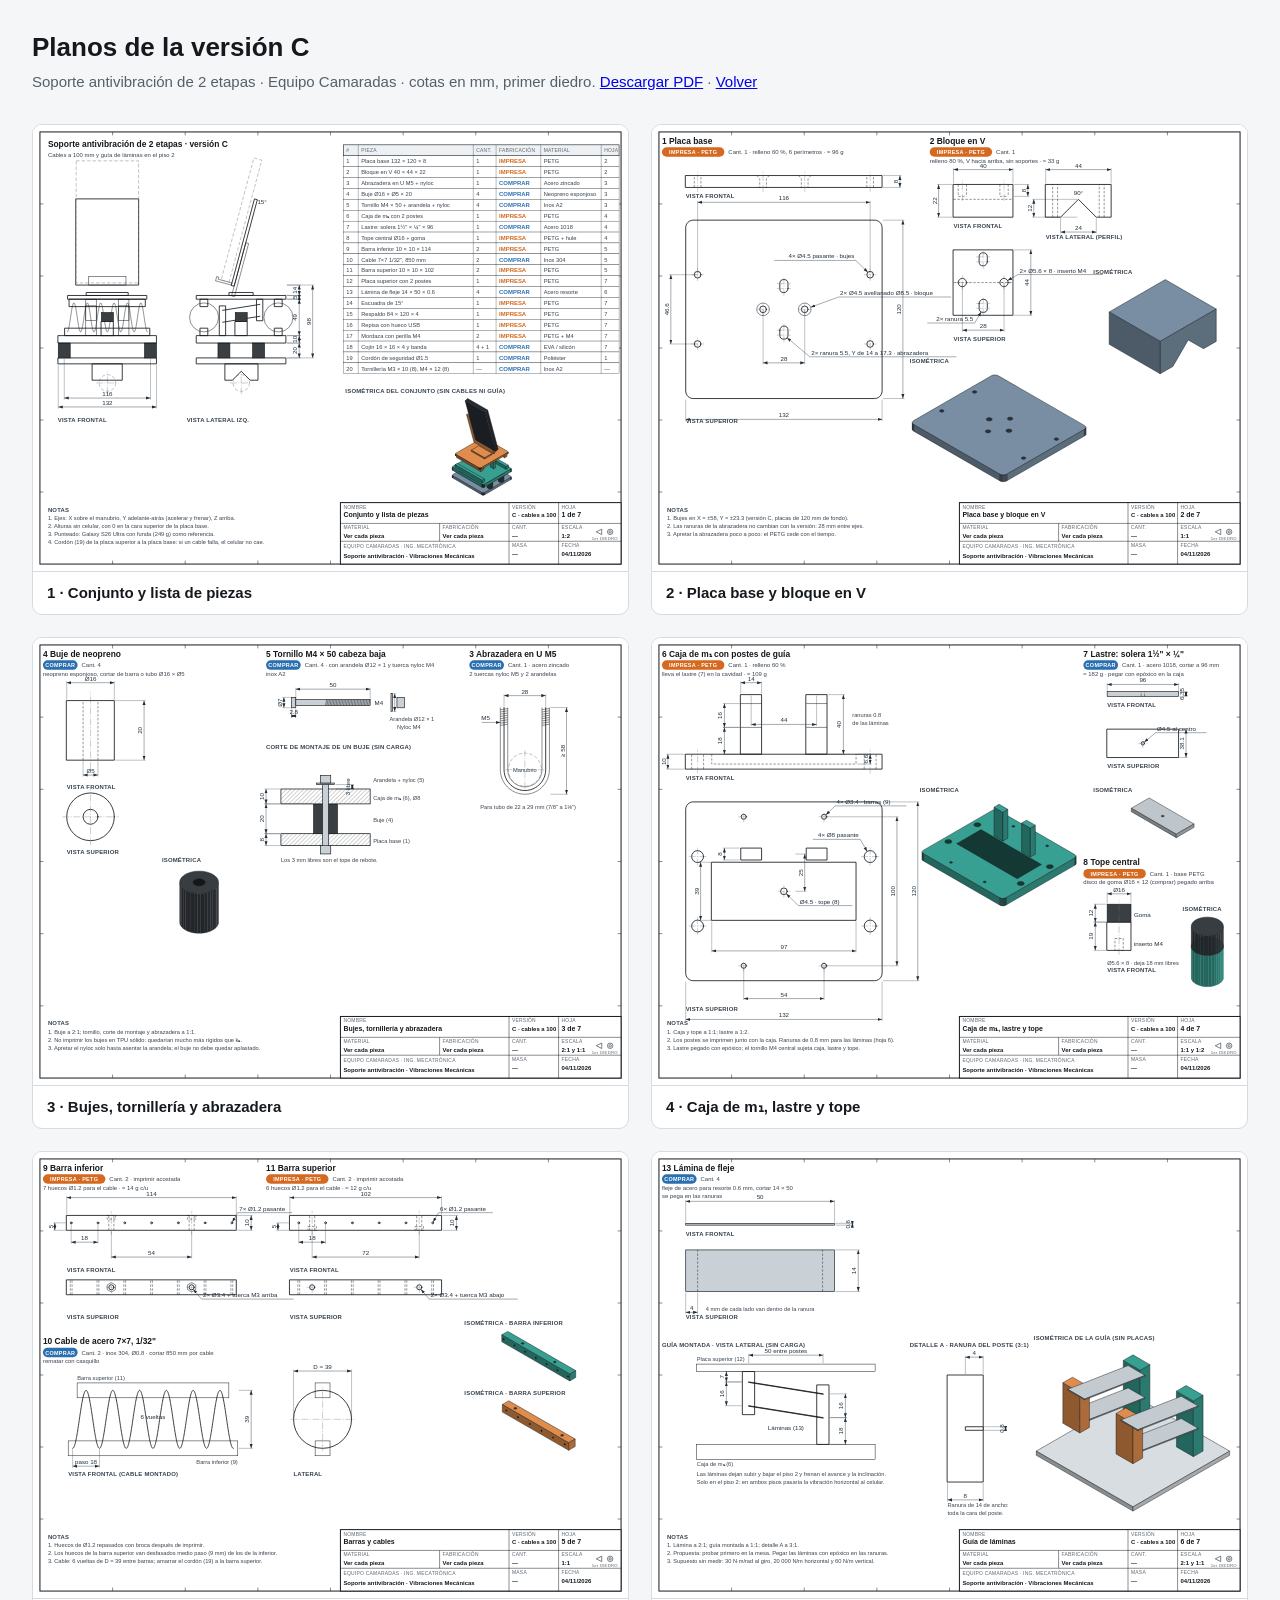
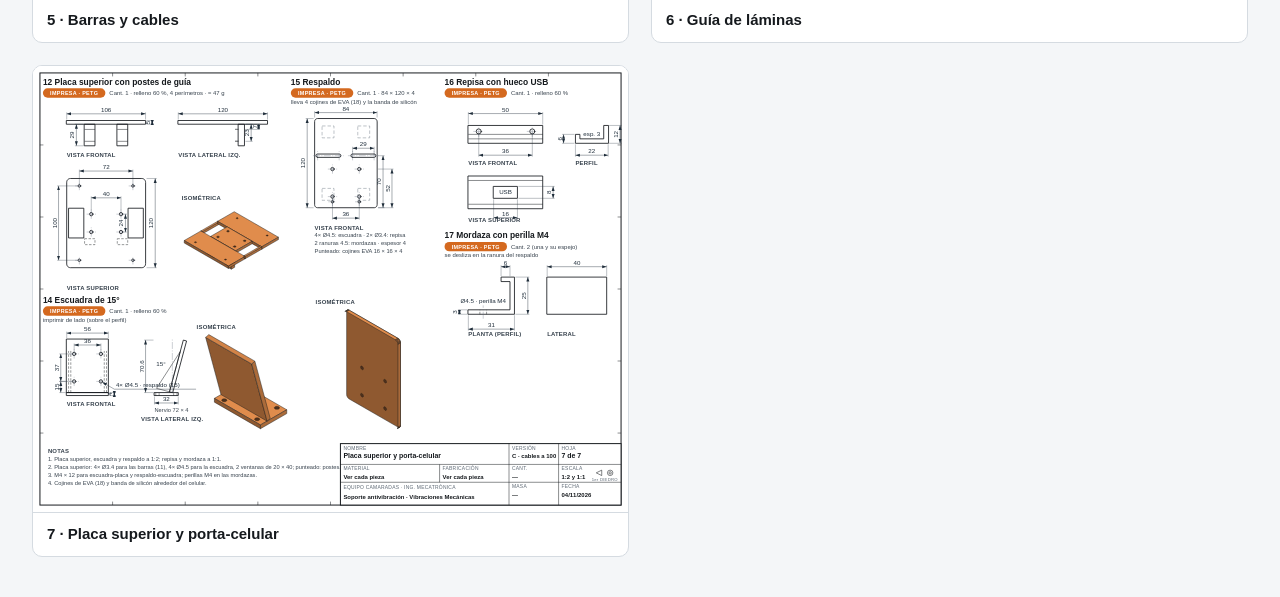
==== planos/index.html @ 68d11313 "Planos de la versión C: 7 hojas estilo SolidWorks en SVG y PDF Conjunto con lista de piezas, y una h" ====
<!doctype html>
<html lang="es"><head><meta charset="utf-8"><meta name="viewport" content="width=device-width,initial-scale=1">
<title>Planos versión C</title>
<style>
:root{--bg:#f4f6f8;--fg:#15191d;--mut:#55606b;--card:#fff;--line:#d5dbe1}
body{margin:0;background:var(--bg);color:var(--fg);font:15px/1.5 'Segoe UI',Arial,sans-serif}
header{padding:28px 32px 8px}h1{margin:0 0 4px;font-size:26px}p{margin:0;color:var(--mut)}
main{display:grid;grid-template-columns:repeat(auto-fill,minmax(420px,1fr));gap:22px;padding:22px 32px 40px}
a.card{display:block;background:var(--card);border:1px solid var(--line);border-radius:10px;overflow:hidden;color:inherit;text-decoration:none}
a.card:hover{border-color:#8a96a3}a.card img{display:block;width:100%;aspect-ratio:4/3;background:#fff}
a.card span{display:block;padding:10px 14px;font-weight:600;border-top:1px solid var(--line)}
</style></head><body>
<header><h1>Planos de la versión C</h1><p>Soporte antivibración de 2 etapas · Equipo Camaradas · cotas en mm, primer diedro. <a href="planos-version-C.pdf">Descargar PDF</a> · <a href="../index.html">Volver</a></p></header>
<main>
<a class="card" href="conjunto.svg"><img src="conjunto.svg" alt="Conjunto"><span>1 · Conjunto y lista de piezas</span></a>
<a class="card" href="base.svg"><img src="base.svg" alt="Placa base"><span>2 · Placa base y bloque en V</span></a>
<a class="card" href="bujes.svg"><img src="bujes.svg" alt="Bujes"><span>3 · Bujes, tornillería y abrazadera</span></a>
<a class="card" href="caja.svg"><img src="caja.svg" alt="Caja"><span>4 · Caja de m₁, lastre y tope</span></a>
<a class="card" href="cables.svg"><img src="cables.svg" alt="Barras y cables"><span>5 · Barras y cables</span></a>
<a class="card" href="guia.svg"><img src="guia.svg" alt="Guía"><span>6 · Guía de láminas</span></a>
<a class="card" href="porta.svg"><img src="porta.svg" alt="Porta-celular"><span>7 · Placa superior y porta-celular</span></a>
</main></body></html>
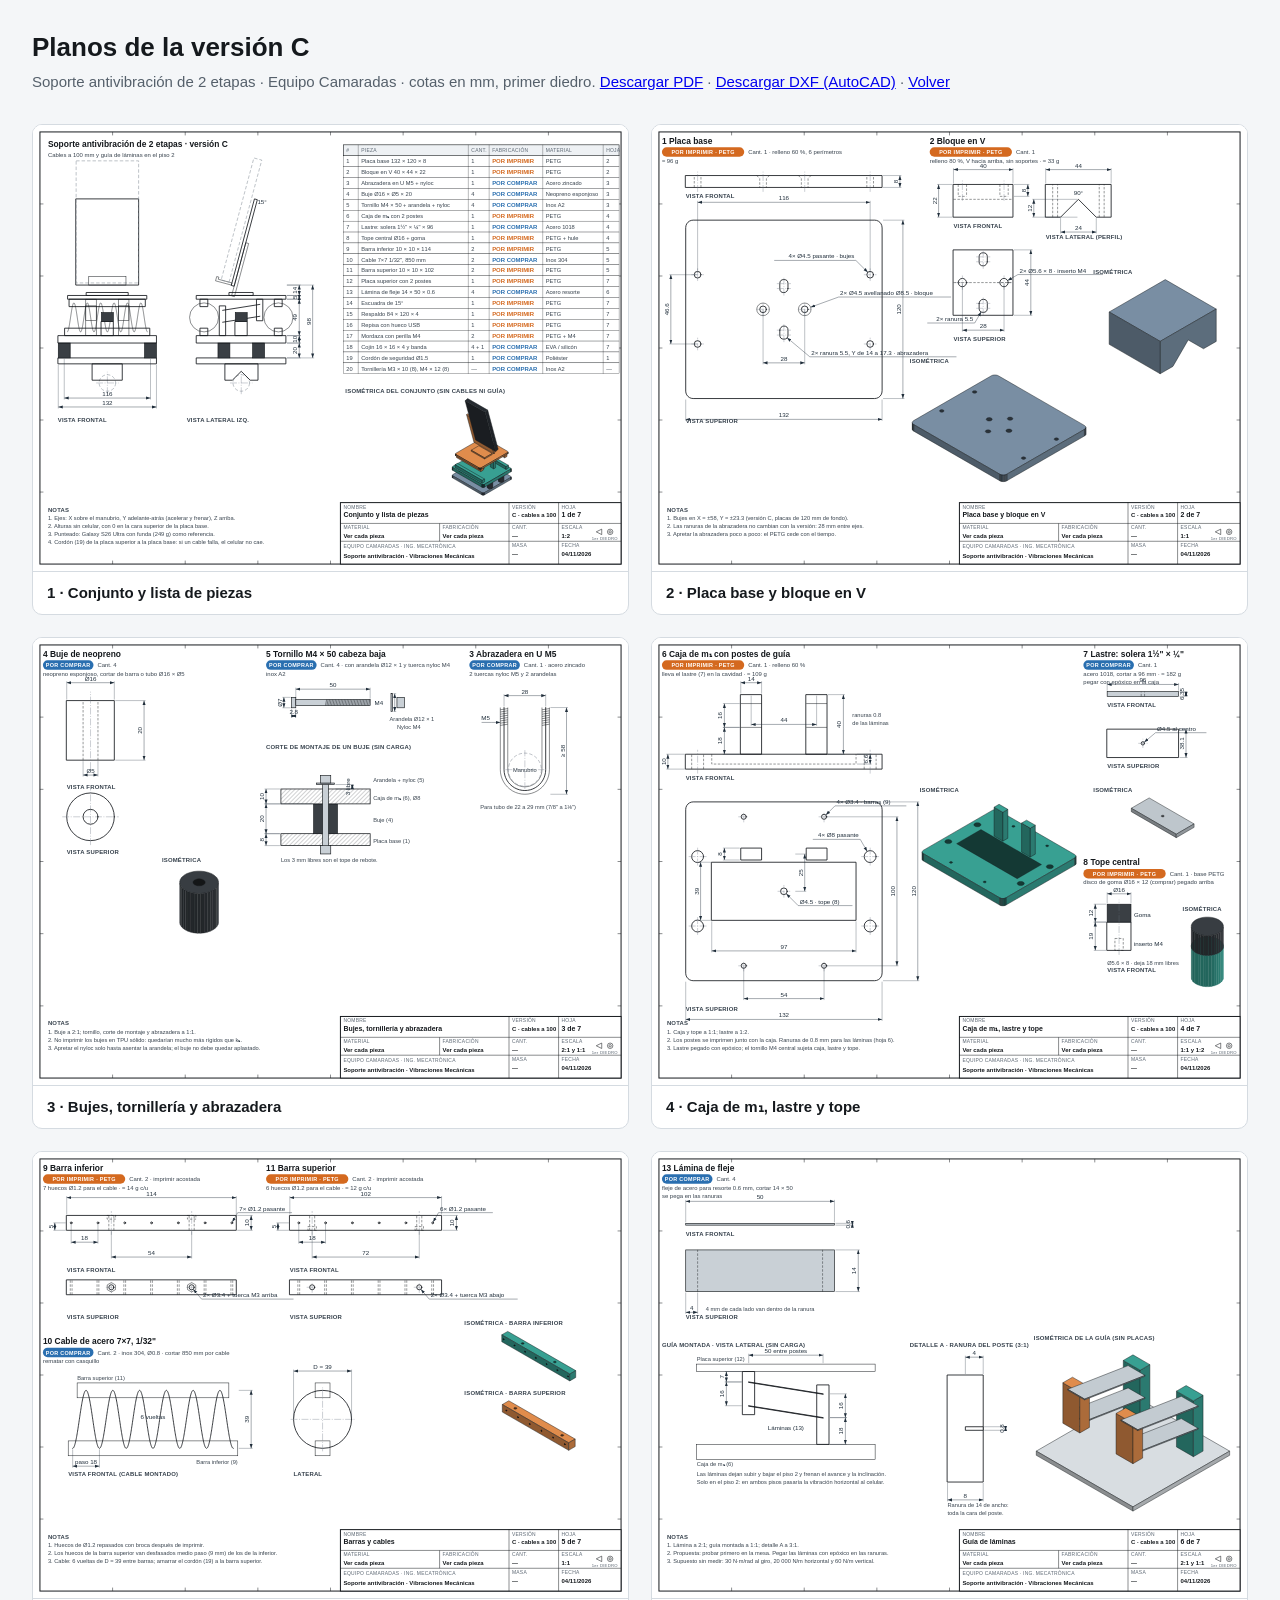
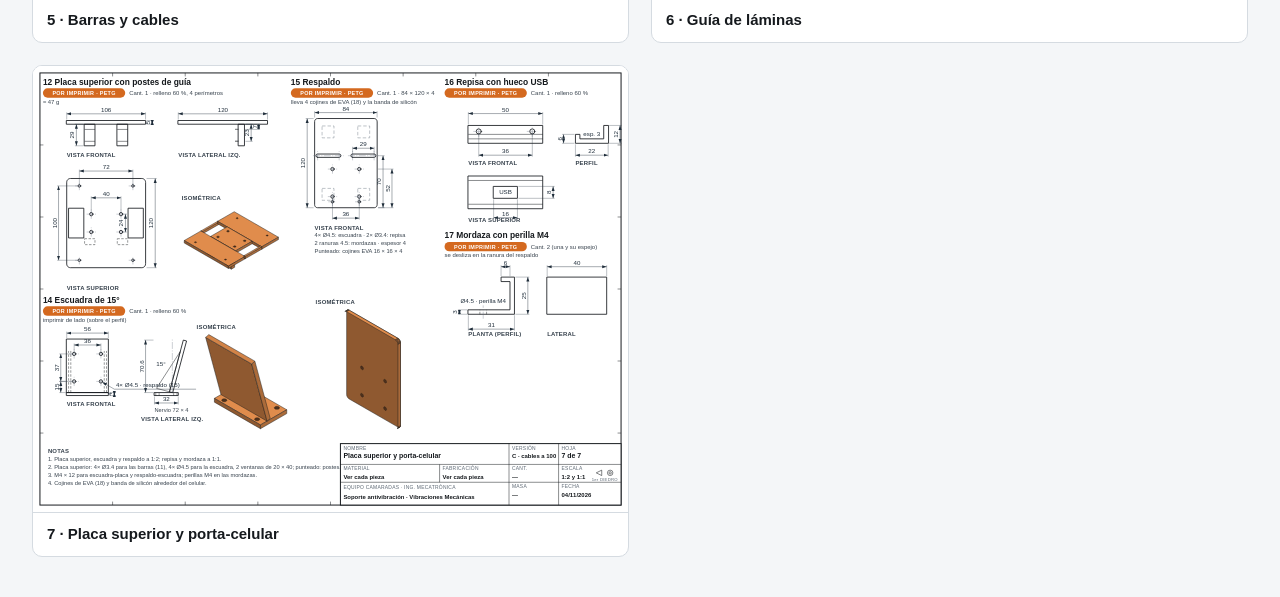
==== commit ef7a0513: "Planos versión C en DXF para AutoCAD, un archivo por pieza Co-Authored-By: Claude Opus 5.5 <noreply@" ====
--- a/planos/index.html
+++ b/planos/index.html
@@ -10,7 +10,7 @@
 a.card:hover{border-color:#8a96a3}a.card img{display:block;width:100%;aspect-ratio:4/3;background:#fff}
 a.card span{display:block;padding:10px 14px;font-weight:600;border-top:1px solid var(--line)}
 </style></head><body>
-<header><h1>Planos de la versión C</h1><p>Soporte antivibración de 2 etapas · Equipo Camaradas · cotas en mm, primer diedro. <a href="planos-version-C.pdf">Descargar PDF</a> · <a href="../index.html">Volver</a></p></header>
+<header><h1>Planos de la versión C</h1><p>Soporte antivibración de 2 etapas · Equipo Camaradas · cotas en mm, primer diedro. <a href="planos-version-C.pdf">Descargar PDF</a> · <a href="dxf/planos-version-C-dxf.zip">Descargar DXF (AutoCAD)</a> · <a href="../index.html">Volver</a></p></header>
 <main>
 <a class="card" href="conjunto.svg"><img src="conjunto.svg" alt="Conjunto"><span>1 · Conjunto y lista de piezas</span></a>
 <a class="card" href="base.svg"><img src="base.svg" alt="Placa base"><span>2 · Placa base y bloque en V</span></a>
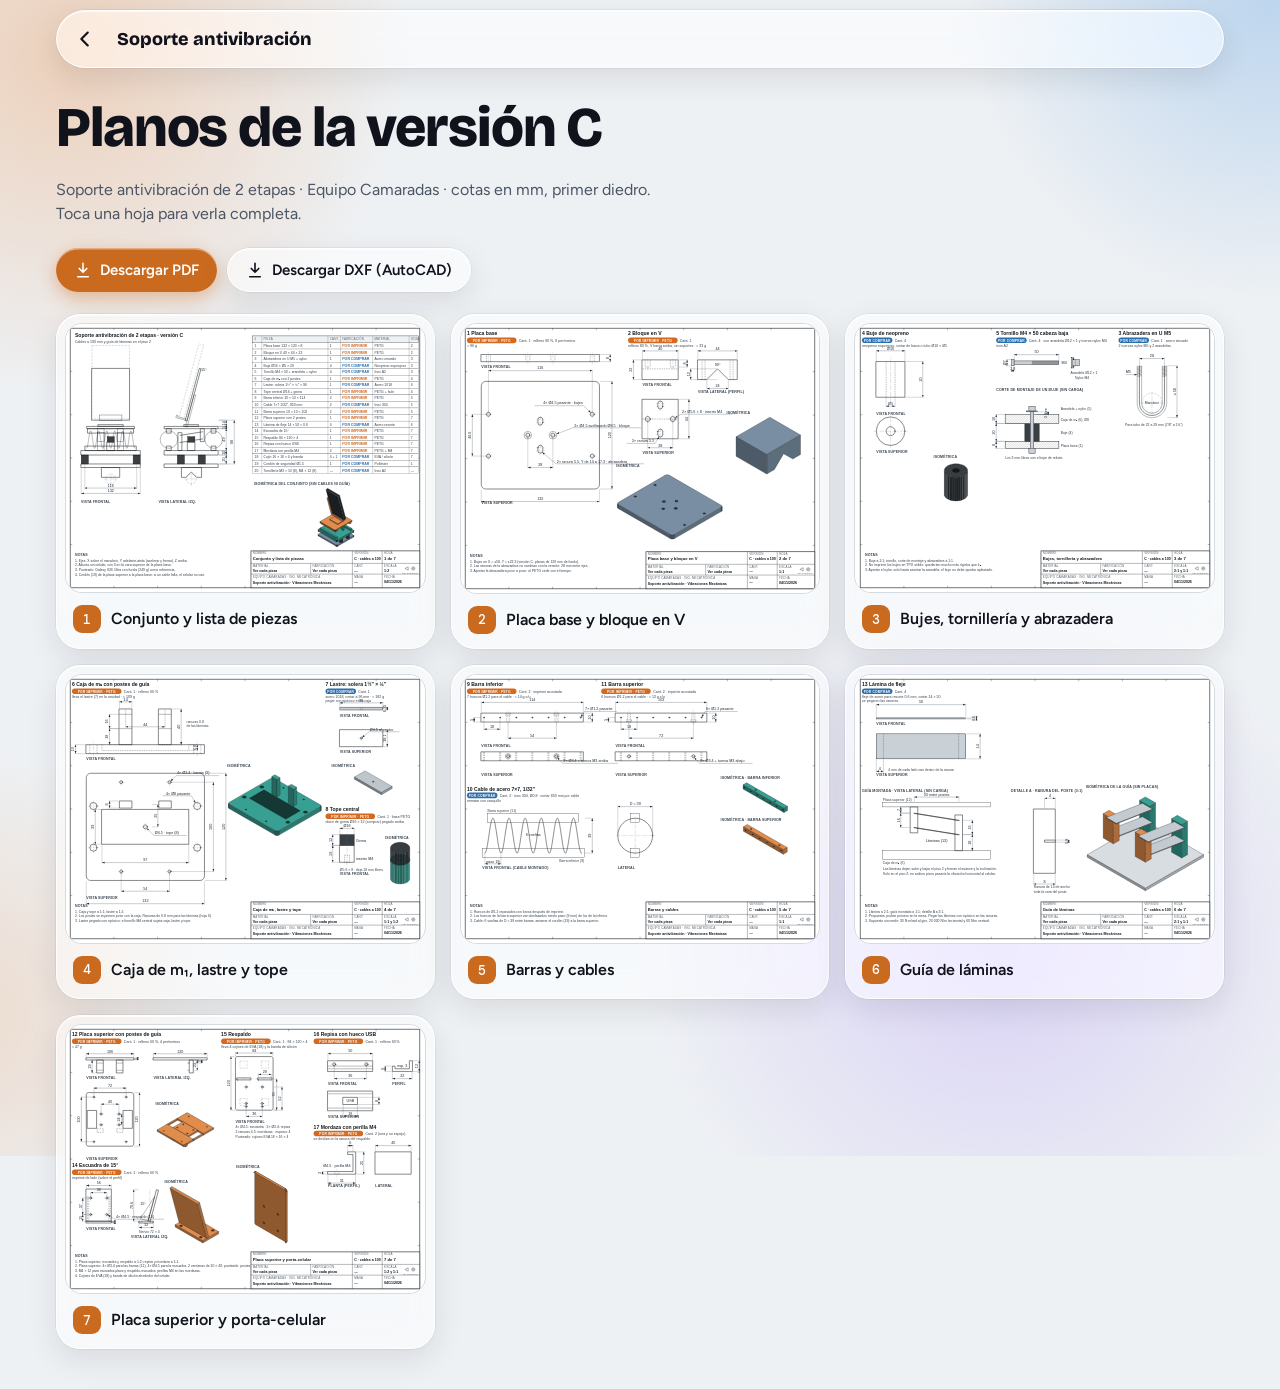
==== commit 0def0b0e: "Portada nueva con vidrio, slider y demo en vivo; mismo estilo en planos, simulaciones y modelo 3D Co" ====
--- a/planos/index.html
+++ b/planos/index.html
@@ -1,22 +1,55 @@
 <!doctype html>
-<html lang="es"><head><meta charset="utf-8"><meta name="viewport" content="width=device-width,initial-scale=1">
+<html lang="es"><head><meta charset="utf-8"><meta name="viewport" content="width=device-width,initial-scale=1,viewport-fit=cover">
 <title>Planos versión C</title>
+<link rel="preconnect" href="https://fonts.googleapis.com">
+<link rel="preconnect" href="https://fonts.gstatic.com" crossorigin>
+<link rel="stylesheet" href="https://fonts.googleapis.com/css2?family=Bricolage+Grotesque:opsz,wght@12..96,800&family=Figtree:wght@400;500;600&family=DM+Mono:wght@500&display=swap">
+<link rel="stylesheet" href="../estilo/vidrio.css">
 <style>
-:root{--bg:#f4f6f8;--fg:#15191d;--mut:#55606b;--card:#fff;--line:#d5dbe1}
-body{margin:0;background:var(--bg);color:var(--fg);font:15px/1.5 'Segoe UI',Arial,sans-serif}
-header{padding:28px 32px 8px}h1{margin:0 0 4px;font-size:26px}p{margin:0;color:var(--mut)}
-main{display:grid;grid-template-columns:repeat(auto-fill,minmax(420px,1fr));gap:22px;padding:22px 32px 40px}
-a.card{display:block;background:var(--card);border:1px solid var(--line);border-radius:10px;overflow:hidden;color:inherit;text-decoration:none}
-a.card:hover{border-color:#8a96a3}a.card img{display:block;width:100%;aspect-ratio:4/3;background:#fff}
-a.card span{display:block;padding:10px 14px;font-weight:600;border-top:1px solid var(--line)}
+:root{--bg:#eef1f4;--panel:#fff;--ink:#10121c;--muted:#4b5563;--line:#d6dbe1;--accent:#c96a1f;--accent-ink:#fff;
+  --titulo:'Bricolage Grotesque','Figtree',system-ui,sans-serif;--texto:'Figtree',system-ui,-apple-system,'Segoe UI',sans-serif;--dato:'DM Mono',ui-monospace,Menlo,monospace;color-scheme:light}
+@media (prefers-color-scheme:dark){:root:not([data-theme="light"]){--bg:#0d1116;--panel:#161c22;--ink:#eef2f5;--muted:#a3afb9;--line:#2a333b;--accent:#f0a062;--accent-ink:#2a1505;color-scheme:dark}}
+:root[data-theme="dark"]{--bg:#0d1116;--panel:#161c22;--ink:#eef2f5;--muted:#a3afb9;--line:#2a333b;--accent:#f0a062;--accent-ink:#2a1505;color-scheme:dark}
+*{box-sizing:border-box}
+body{margin:0;background:var(--bg);color:var(--ink);font:400 16px/1.5 var(--texto);overflow-x:hidden}
+:focus-visible{outline:3px solid var(--accent);outline-offset:3px;border-radius:14px}
+.wrap{max-width:1200px;margin:0 auto;padding:calc(10px + env(safe-area-inset-top,0px)) max(16px,env(safe-area-inset-right,0px)) 40px max(16px,env(safe-area-inset-left,0px));display:flex;flex-direction:column;gap:22px}
+.top{position:sticky;top:calc(10px + env(safe-area-inset-top,0px));z-index:5;display:flex;align-items:center;gap:10px;border-radius:999px;padding:6px}
+.atras{width:44px;height:44px;flex:none;border-radius:50%;display:grid;place-items:center;color:var(--ink);text-decoration:none;transition:transform .35s var(--spring)}
+.atras:active{transform:scale(.92)}
+.top b{font:800 18px/1 var(--titulo);flex:1;min-width:0;white-space:nowrap;overflow:hidden;text-overflow:ellipsis}
+h1{margin:10px 0 0;font:800 clamp(34px,7vw,56px)/1 var(--titulo);letter-spacing:-.02em}
+.lead{margin:0;color:var(--muted);max-width:60ch}
+.desc{display:flex;flex-wrap:wrap;gap:10px}
+.btn{display:inline-flex;align-items:center;gap:8px;min-height:44px;padding:0 18px;border-radius:999px;font:600 15px/1 var(--texto);text-decoration:none;color:var(--ink);transition:transform .35s var(--spring)}
+.btn:active{transform:scale(.95)}
+.btn.prim{background:var(--accent);color:var(--accent-ink);box-shadow:inset 0 1.5px 0 rgb(255 255 255/.45),0 6px 18px color-mix(in srgb,var(--accent) 40%,transparent)}
+.btn svg{width:18px;height:18px}
+main{display:grid;grid-template-columns:repeat(auto-fill,minmax(min(100%,340px),1fr));gap:16px}
+a.card{display:flex;flex-direction:column;border-radius:24px;padding:8px;color:inherit;text-decoration:none;transition:transform .45s var(--spring)}
+@media (hover:hover){a.card:hover{transform:translateY(-4px)}}
+a.card:active{transform:scale(.98)}
+a.card img{display:block;width:100%;aspect-ratio:4/3;object-fit:contain;background:#fff;border-radius:17px;border:1px solid var(--line)}
+a.card span{display:flex;align-items:center;gap:10px;padding:12px 8px 6px;font-weight:600}
+a.card i{font:500 13px/1 var(--dato);font-style:normal;color:var(--accent-ink);background:var(--accent);border-radius:9px;min-width:28px;height:28px;display:grid;place-items:center;flex:none}
+.sube{animation:sube .6s cubic-bezier(.22,.61,.36,1) both}@keyframes sube{from{opacity:0;transform:translateY(16px)}}
+@media (prefers-reduced-motion:reduce){.sube{animation:none}}
 </style></head><body>
-<header><h1>Planos de la versión C</h1><p>Soporte antivibración de 2 etapas · Equipo Camaradas · cotas en mm, primer diedro. <a href="planos-version-C.pdf">Descargar PDF</a> · <a href="dxf/planos-version-C-dxf.zip">Descargar DXF (AutoCAD)</a> · <a href="../index.html">Volver</a></p></header>
+<div class="fondo-color" aria-hidden="true" style="--accent:#e98537"></div>
+<div class="wrap">
+<header class="top vidrio"><a class="atras" href="../index.html" aria-label="Volver a la portada"><svg width="22" height="22" viewBox="0 0 24 24" fill="none" stroke="currentColor" stroke-width="2.4" stroke-linecap="round" stroke-linejoin="round"><path d="M15 5l-7 7 7 7"/></svg></a><b>Soporte antivibración</b></header>
+<h1>Planos de la versión C</h1>
+<p class="lead">Soporte antivibración de 2 etapas · Equipo Camaradas · cotas en mm, primer diedro. Toca una hoja para verla completa.</p>
+<div class="desc">
+<a class="btn prim" href="planos-version-C.pdf"><svg viewBox="0 0 24 24" fill="none" stroke="currentColor" stroke-width="2.2" stroke-linecap="round" stroke-linejoin="round"><path d="M12 3v12M7 10l5 5 5-5M5 21h14"/></svg>Descargar PDF</a>
+<a class="btn vidrio" href="dxf/planos-version-C-dxf.zip"><svg viewBox="0 0 24 24" fill="none" stroke="currentColor" stroke-width="2.2" stroke-linecap="round" stroke-linejoin="round"><path d="M12 3v12M7 10l5 5 5-5M5 21h14"/></svg>Descargar DXF (AutoCAD)</a>
+</div>
 <main>
-<a class="card" href="conjunto.svg"><img src="conjunto.svg" alt="Conjunto"><span>1 · Conjunto y lista de piezas</span></a>
-<a class="card" href="base.svg"><img src="base.svg" alt="Placa base"><span>2 · Placa base y bloque en V</span></a>
-<a class="card" href="bujes.svg"><img src="bujes.svg" alt="Bujes"><span>3 · Bujes, tornillería y abrazadera</span></a>
-<a class="card" href="caja.svg"><img src="caja.svg" alt="Caja"><span>4 · Caja de m₁, lastre y tope</span></a>
-<a class="card" href="cables.svg"><img src="cables.svg" alt="Barras y cables"><span>5 · Barras y cables</span></a>
-<a class="card" href="guia.svg"><img src="guia.svg" alt="Guía"><span>6 · Guía de láminas</span></a>
-<a class="card" href="porta.svg"><img src="porta.svg" alt="Porta-celular"><span>7 · Placa superior y porta-celular</span></a>
-</main></body></html>
+<a class="card vidrio sube" href="conjunto.svg"><img src="conjunto.svg" alt="Conjunto"><span><i>1</i>Conjunto y lista de piezas</span></a>
+<a class="card vidrio sube" style="animation-delay:.04s" href="base.svg"><img src="base.svg" alt="Placa base" loading="lazy"><span><i>2</i>Placa base y bloque en V</span></a>
+<a class="card vidrio sube" style="animation-delay:.08s" href="bujes.svg"><img src="bujes.svg" alt="Bujes" loading="lazy"><span><i>3</i>Bujes, tornillería y abrazadera</span></a>
+<a class="card vidrio sube" style="animation-delay:.12s" href="caja.svg"><img src="caja.svg" alt="Caja" loading="lazy"><span><i>4</i>Caja de m₁, lastre y tope</span></a>
+<a class="card vidrio sube" style="animation-delay:.16s" href="cables.svg"><img src="cables.svg" alt="Barras y cables" loading="lazy"><span><i>5</i>Barras y cables</span></a>
+<a class="card vidrio sube" style="animation-delay:.2s" href="guia.svg"><img src="guia.svg" alt="Guía" loading="lazy"><span><i>6</i>Guía de láminas</span></a>
+<a class="card vidrio sube" style="animation-delay:.24s" href="porta.svg"><img src="porta.svg" alt="Porta-celular" loading="lazy"><span><i>7</i>Placa superior y porta-celular</span></a>
+</main></div></body></html>
--- a/estilo/vidrio.css
+++ b/estilo/vidrio.css
@@ -0,0 +1,78 @@
+/* Vidrio, sliders y controles segmentados: el mismo lenguaje que la app de Teoría Musical.
+   Lo usan la portada, los planos, las simulaciones y el modelo 3D. Toma los colores de cada página
+   (--accent, --ink, --muted, --line, --chip, --panel) y, en la presentación (html.embed), no cambia
+   ningún tamaño: solo el aspecto. Lo acompaña estilo/vidrio.js (relleno de los sliders e indicador). */
+
+:root{
+  --glass-bg:rgb(255 255 255/.55);
+  --glass-brd:rgb(255 255 255/.85);
+  --glass-shadow:0 0 0 .5px rgb(16 18 28/.10),0 10px 30px rgb(16 18 28/.10),inset 0 1px 0 rgb(255 255 255/.8);
+  --glass-strong:rgb(255 255 255/.78);
+  --track:rgb(16 18 28/.10);
+  --spring:cubic-bezier(.34,1.56,.64,1);   /* resorte con un poco de sobrepaso */
+  --ease:cubic-bezier(.22,.61,.36,1);
+}
+@media (prefers-color-scheme:dark){:root:not([data-theme="light"]){
+  --glass-bg:rgb(255 255 255/.06);--glass-brd:rgb(255 255 255/.16);--glass-strong:rgb(30 38 44/.72);--track:rgb(255 255 255/.12);
+  --glass-shadow:0 0 0 .5px rgb(0 0 0/.45),0 10px 30px rgb(0 0 0/.35),inset 0 1px 0 rgb(255 255 255/.14)}}
+:root[data-theme="dark"]{
+  --glass-bg:rgb(255 255 255/.06);--glass-brd:rgb(255 255 255/.16);--glass-strong:rgb(30 38 44/.72);--track:rgb(255 255 255/.12);
+  --glass-shadow:0 0 0 .5px rgb(0 0 0/.45),0 10px 30px rgb(0 0 0/.35),inset 0 1px 0 rgb(255 255 255/.14)}
+
+/* ---------- Material de vidrio ---------- */
+.vidrio{background:var(--glass-bg);border:1px solid var(--glass-brd);box-shadow:var(--glass-shadow);
+  -webkit-backdrop-filter:blur(18px) saturate(160%);backdrop-filter:blur(18px) saturate(160%)}
+.vidrio-panel{background:var(--glass-strong);border:1px solid var(--glass-brd);box-shadow:var(--glass-shadow);
+  -webkit-backdrop-filter:blur(24px) saturate(160%);backdrop-filter:blur(24px) saturate(160%)}
+@media (prefers-reduced-transparency:reduce){.vidrio,.vidrio-panel{-webkit-backdrop-filter:none;backdrop-filter:none;background:var(--panel,#fff)}}
+
+/* Fondo con manchas de color suaves, para que el vidrio tenga algo que desenfocar. */
+.fondo-color{position:fixed;inset:-20vmax;z-index:-1;pointer-events:none;overflow:hidden;
+  background:
+    radial-gradient(38vmax 38vmax at 18% 22%,color-mix(in srgb,var(--accent) 30%,transparent),transparent 70%),
+    radial-gradient(34vmax 34vmax at 85% 18%,color-mix(in srgb,#3388de 26%,transparent),transparent 70%),
+    radial-gradient(40vmax 40vmax at 70% 85%,color-mix(in srgb,#7c4dff 18%,transparent),transparent 70%),
+    radial-gradient(30vmax 30vmax at 12% 90%,color-mix(in srgb,#e98537 20%,transparent),transparent 70%);
+  animation:flotar 26s ease-in-out infinite alternate}
+@keyframes flotar{to{transform:translate3d(3vmax,-2vmax,0) rotate(6deg) scale(1.05)}}
+@media (prefers-reduced-motion:reduce){.fondo-color{animation:none}}
+
+/* ---------- Slider (input range) ---------- */
+/* El riel se llena con el color hasta el pulgar (--p lo pone vidrio.js); el pulgar es una bolita de vidrio que crece al tocarla. */
+input[type=range]{-webkit-appearance:none;appearance:none;background:transparent;height:30px;margin:0;cursor:pointer;touch-action:pan-y;--p:50%}
+input[type=range]::-webkit-slider-runnable-track{height:8px;border-radius:99px;
+  background:linear-gradient(90deg,var(--accent) 0 var(--p),var(--track) var(--p) 100%);box-shadow:inset 0 1px 2px rgb(0 0 0/.12)}
+input[type=range]::-moz-range-track{height:8px;border-radius:99px;background:var(--track);box-shadow:inset 0 1px 2px rgb(0 0 0/.12)}
+input[type=range]::-moz-range-progress{height:8px;border-radius:99px;background:var(--accent)}
+input[type=range]::-webkit-slider-thumb{-webkit-appearance:none;width:26px;height:26px;margin-top:-9px;border-radius:50%;
+  background:linear-gradient(180deg,rgb(255 255 255/.95),rgb(255 255 255/.7));border:1px solid rgb(255 255 255/.9);
+  box-shadow:0 0 0 .5px rgb(16 18 28/.18),0 4px 12px rgb(16 18 28/.22),inset 0 -3px 6px rgb(16 18 28/.06);
+  transition:transform .35s var(--spring),box-shadow .2s}
+input[type=range]::-moz-range-thumb{width:26px;height:26px;border-radius:50%;
+  background:linear-gradient(180deg,rgb(255 255 255/.95),rgb(255 255 255/.7));border:1px solid rgb(255 255 255/.9);
+  box-shadow:0 0 0 .5px rgb(16 18 28/.18),0 4px 12px rgb(16 18 28/.22);transition:transform .35s var(--spring)}
+input[type=range]:active::-webkit-slider-thumb{transform:scale(1.25);box-shadow:0 0 0 6px color-mix(in srgb,var(--accent) 22%,transparent),0 6px 16px rgb(16 18 28/.25)}
+input[type=range]:active::-moz-range-thumb{transform:scale(1.25)}
+input[type=range]:focus-visible{outline:none}
+input[type=range]:focus-visible::-webkit-slider-thumb{box-shadow:0 0 0 3px var(--accent),0 4px 12px rgb(16 18 28/.22)}
+.embed input[type=range]::-webkit-slider-thumb{width:32px;height:32px;margin-top:-12px}
+
+/* ---------- Botones de las páginas (chips) ---------- */
+/* Píldoras que se hunden al tocarlas; la elegida se llena del color con un brillo de vidrio. */
+.chips button,nav[role=tablist] button,.views button,#cmp{border-radius:999px;
+  transition:transform .3s var(--spring),background-color .25s,color .25s,border-color .2s,box-shadow .25s}
+.chips button:active,nav[role=tablist] button:active,.views button:active,#cmp:active{transform:scale(.95)}
+.chips button[aria-pressed="true"],.views button[aria-pressed="true"],#cmp[aria-pressed="true"]{
+  box-shadow:inset 0 1px 0 rgb(255 255 255/.45),0 4px 12px color-mix(in srgb,var(--accent) 35%,transparent)}
+.views button{background:var(--glass-bg);border:1px solid var(--glass-brd);box-shadow:var(--glass-shadow);
+  -webkit-backdrop-filter:blur(14px) saturate(160%);backdrop-filter:blur(14px) saturate(160%)}
+
+/* ---------- Control segmentado con indicador que se desliza ---------- */
+.seg{position:relative;display:flex;gap:2px;padding:4px;border-radius:999px;overflow-x:auto;scrollbar-width:none;flex-wrap:nowrap!important}
+.seg::-webkit-scrollbar{display:none}
+.seg>button{position:relative;z-index:1;background:transparent!important;border:0!important;white-space:nowrap;flex:none;color:var(--muted)!important;box-shadow:none!important}
+.seg>button[aria-selected="true"],.seg>button[aria-pressed="true"]{color:var(--accent-ink,#fff)!important}
+.seg>.seg-ind{position:absolute;z-index:0;top:4px;bottom:4px;left:0;width:0;border-radius:999px;background:var(--accent);
+  box-shadow:inset 0 1px 0 rgb(255 255 255/.45),0 4px 14px color-mix(in srgb,var(--accent) 40%,transparent);
+  transition:transform .5s var(--spring),width .5s var(--spring)}
+@media (prefers-reduced-motion:reduce){.seg>.seg-ind{transition:none}}
